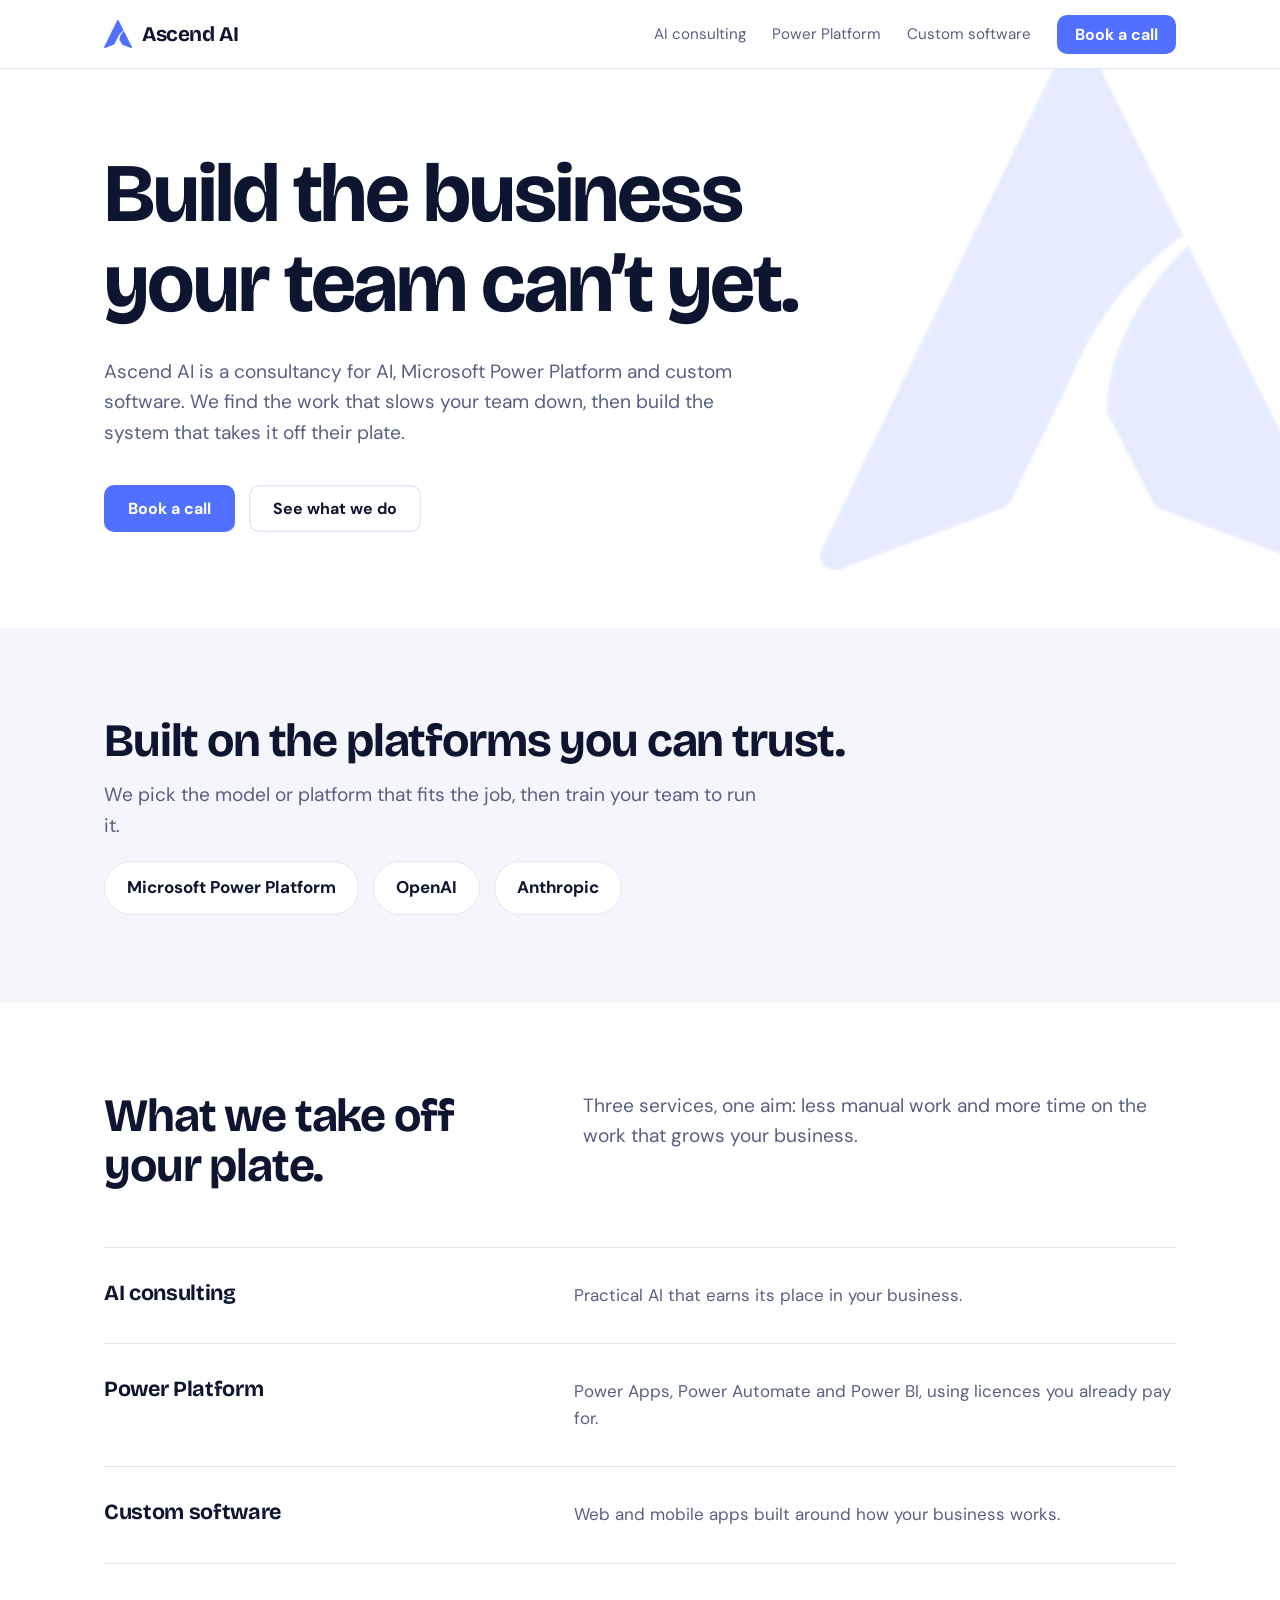
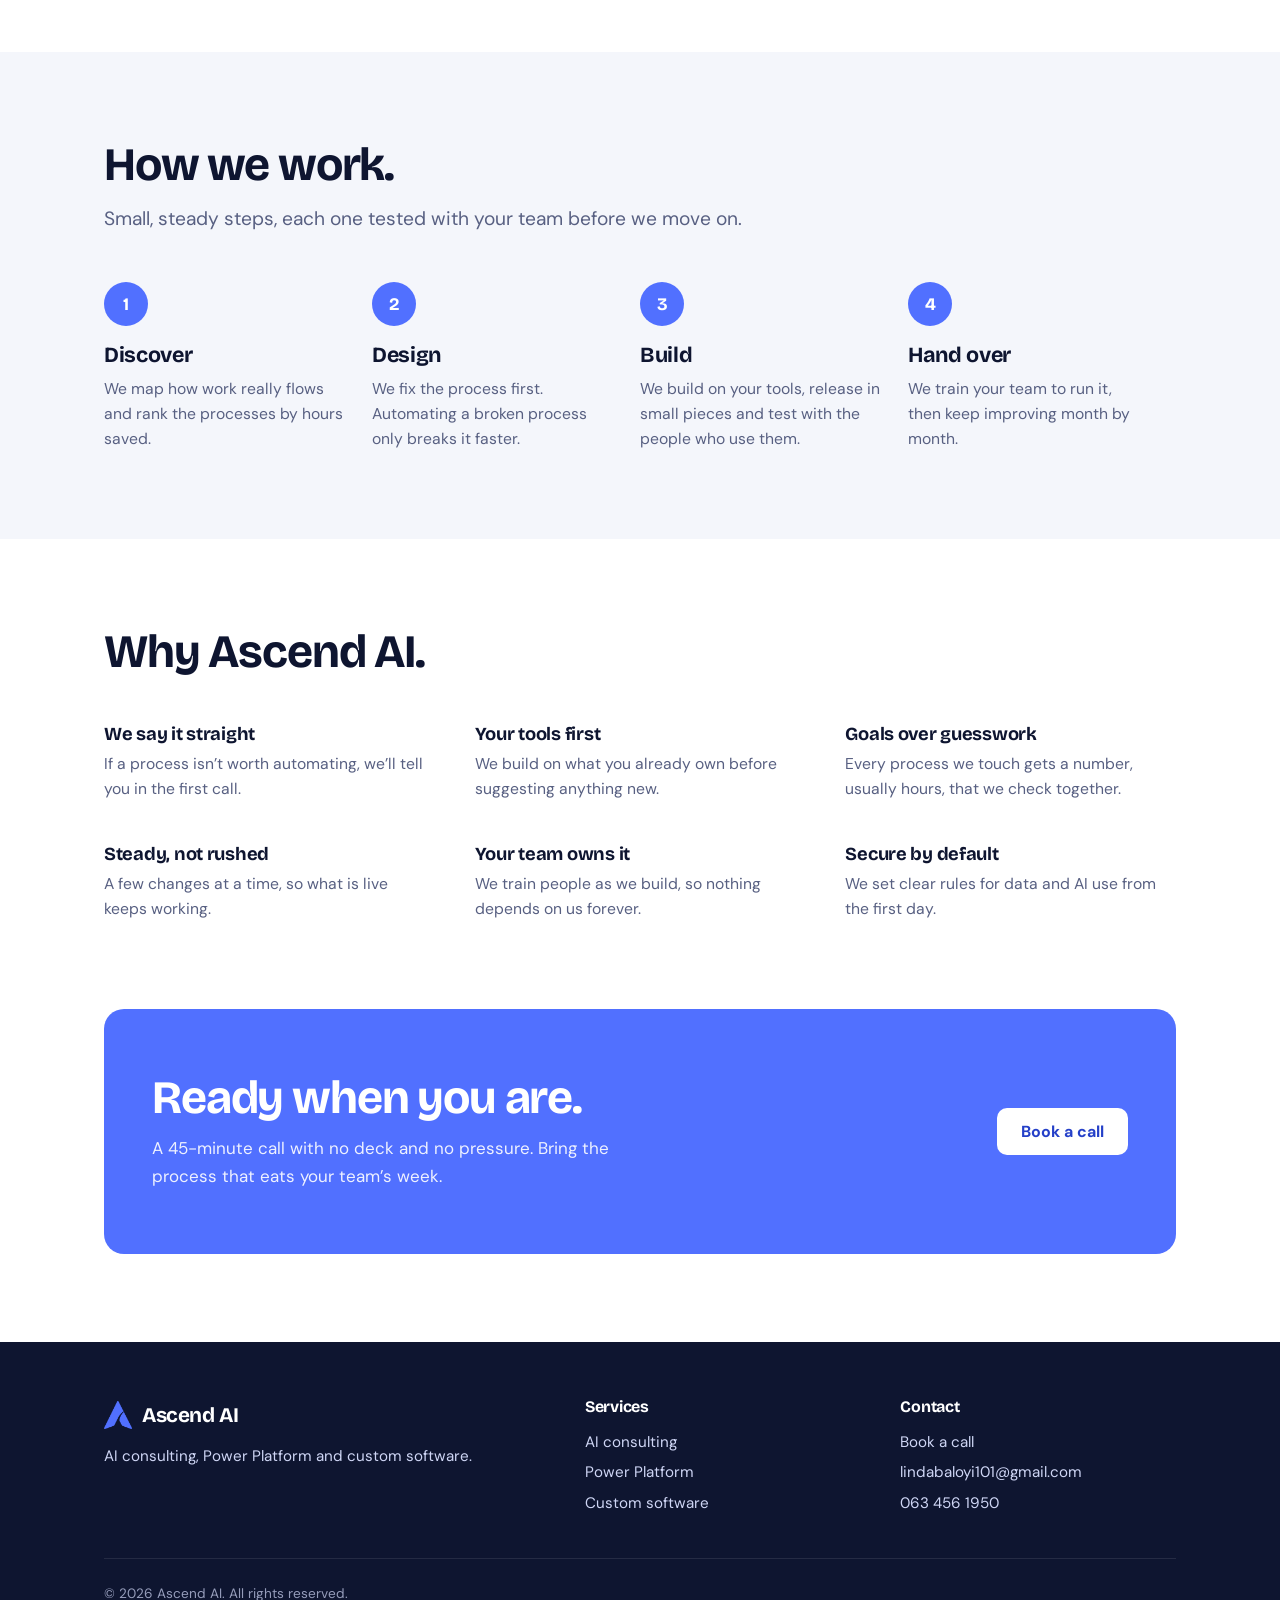
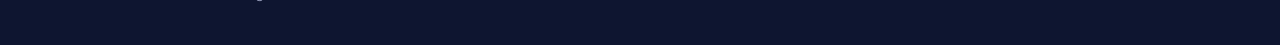
==== index.html @ 0742618a "init" ====
<!DOCTYPE html>
<html lang="en"><head><meta charset="utf-8"><meta name="viewport" content="width=device-width, initial-scale=1">
<title>Ascend AI: AI consulting, Power Platform and custom software</title><meta name="description" content="Ascend AI helps businesses automate manual work and build the software they need, with AI consulting, Microsoft Power Platform and custom development."><link rel="canonical" href="https://ascendai.co.za/">
<meta property="og:type" content="website"><meta property="og:site_name" content="Ascend AI"><meta property="og:title" content="Ascend AI: AI consulting, Power Platform and custom software"><meta property="og:description" content="Ascend AI helps businesses automate manual work and build the software they need, with AI consulting, Microsoft Power Platform and custom development."><meta property="og:url" content="https://ascendai.co.za/"><meta property="og:image" content="https://ascendai.co.za/assets/img/og-image.png"><meta name="twitter:card" content="summary_large_image">
<meta name="theme-color" content="#5170ff"><link rel="icon" type="image/png" href="assets/img/favicon.png"><link rel="apple-touch-icon" href="assets/img/apple-touch-icon.png">
<link rel="preconnect" href="https://fonts.googleapis.com"><link rel="preconnect" href="https://fonts.gstatic.com" crossorigin>
<link href="https://fonts.googleapis.com/css2?family=Bricolage+Grotesque:opsz,wght@12..96,700&family=DM+Sans:wght@400;700&display=swap" rel="stylesheet">
<link rel="stylesheet" href="assets/css/tokens.css"><link rel="stylesheet" href="assets/css/base.css"><link rel="stylesheet" href="assets/css/layout.css"><link rel="stylesheet" href="assets/css/components.css"><link rel="stylesheet" href="assets/css/pages/home.css"><script type="application/ld+json">{"@context":"https://schema.org","@type":"ProfessionalService","name":"Ascend AI","url":"https://ascendai.co.za/","logo":"https://ascendai.co.za/assets/img/logo.png","email":"lindabaloyi101@gmail.com","telephone":"+27634561950","description":"AI consulting, Microsoft Power Platform and custom software."}</script>
</head><body>
<a class="skip" href="#main">Skip to content</a>
<header class="site-header"><div class="container bar"><a class="brand" href="index.html"><img src="assets/img/logo.png" alt="" width="28" height="29">Ascend AI</a>
<button class="nav-toggle" aria-expanded="false" aria-controls="nav">Menu</button>
<nav id="nav" class="nav" aria-label="Main"><a href="services/ai-consulting/index.html">AI consulting</a><a href="services/power-platform/index.html">Power Platform</a><a href="services/custom-software/index.html">Custom software</a><a class="btn" href="contact/index.html">Book a call</a></nav></div></header>
<main id="main">
<section class="hero"><img class="hero-mark" src="assets/img/logo.png" alt="" width="200" height="204"><div class="container">
<h1>Build the business your team can’t yet.</h1>
<p class="lead">Ascend AI is a consultancy for AI, Microsoft Power Platform and custom software. We find the work that slows your team down, then build the system that takes it off their plate.</p>
<div class="btn-row"><a class="btn" href="contact/index.html">Book a call</a><a class="btn btn--ghost" href="#services">See what we do</a></div></div></section>
<section class="section section--alt"><div class="container"><h2>Built on the platforms you can trust.</h2><p class="lead" style="margin-top:14px">We pick the model or platform that fits the job, then train your team to run it.</p>
<div class="partners"><span>Microsoft Power Platform</span><span>OpenAI</span><span>Anthropic</span></div></div></section>
<section class="section" id="services"><div class="container"><div class="split"><h2>What we take off your plate.</h2><p class="lead">Three services, one aim: less manual work and more time on the work that grows your business.</p></div><div class="rows"><a href="services/ai-consulting/index.html"><h3>AI consulting</h3><p>Practical AI that earns its place in your business.</p></a><a href="services/power-platform/index.html"><h3>Power Platform</h3><p>Power Apps, Power Automate and Power BI, using licences you already pay for.</p></a><a href="services/custom-software/index.html"><h3>Custom software</h3><p>Web and mobile apps built around how your business works.</p></a></div></div></section>
<section class="section section--alt"><div class="container"><h2>How we work.</h2><p class="lead" style="margin-top:14px">Small, steady steps, each one tested with your team before we move on.</p>
<ol class="steps"><li><h3>Discover</h3><p>We map how work really flows and rank the processes by hours saved.</p></li><li><h3>Design</h3><p>We fix the process first. Automating a broken process only breaks it faster.</p></li><li><h3>Build</h3><p>We build on your tools, release in small pieces and test with the people who use them.</p></li><li><h3>Hand over</h3><p>We train your team to run it, then keep improving month by month.</p></li></ol></div></section>
<section class="section"><div class="container"><h2>Why Ascend AI.</h2><div class="why">
<div><h3>We say it straight</h3><p>If a process isn’t worth automating, we’ll tell you in the first call.</p></div><div><h3>Your tools first</h3><p>We build on what you already own before suggesting anything new.</p></div><div><h3>Goals over guesswork</h3><p>Every process we touch gets a number, usually hours, that we check together.</p></div>
<div><h3>Steady, not rushed</h3><p>A few changes at a time, so what is live keeps working.</p></div><div><h3>Your team owns it</h3><p>We train people as we build, so nothing depends on us forever.</p></div><div><h3>Secure by default</h3><p>We set clear rules for data and AI use from the first day.</p></div></div></div></section>
<section class="section section--flush-top"><div class="container"><div class="cta"><div><h2>Ready when you are.</h2><p>A 45-minute call with no deck and no pressure. Bring the process that eats your team’s week.</p></div><a class="btn" href="contact/index.html">Book a call</a></div></div></section>
</main>
<footer class="site-footer"><div class="container"><div><a class="brand" href="index.html"><img src="assets/img/logo.png" alt="" width="28" height="29">Ascend AI</a><p>AI consulting, Power Platform and custom software.</p></div>
<div><h3>Services</h3><a href="services/ai-consulting/index.html">AI consulting</a><a href="services/power-platform/index.html">Power Platform</a><a href="services/custom-software/index.html">Custom software</a></div>
<div><h3>Contact</h3><a href="contact/index.html">Book a call</a><a href="mailto:lindabaloyi101@gmail.com">lindabaloyi101@gmail.com</a><a href="tel:+27634561950">063 456 1950</a></div>
<p class="copyright">© 2026 Ascend AI. All rights reserved.</p></div></footer>
<script src="assets/js/config.js"></script><script src="assets/js/nav.js"></script>
</body></html>
---- assets/css/tokens.css ----
/* Design tokens: colours, type, sizing. Dark mode overrides live here only. */
:root{--bg:#fff;--bg-alt:#f4f6fb;--ink:#0e1530;--muted:#586082;--brand:#5170ff;--brand-ink:#3452e6;--line:#e2e7f3;--navy:#0e1530;
--font-head:"Bricolage Grotesque","DM Sans",system-ui,sans-serif;--font-body:"DM Sans",system-ui,-apple-system,"Segoe UI",sans-serif;
--radius:10px;--max:1120px;--gutter:24px;color-scheme:light dark}
@media(prefers-color-scheme:dark){:root{--bg:#0a0f22;--bg-alt:#111936;--ink:#eef1ff;--muted:#9ba6cc;--brand-ink:#8ea3ff;--line:#222c52;--navy:#111936}}
---- assets/css/base.css ----
/* Reset, typography and accessibility defaults. */
*,*::before,*::after{box-sizing:border-box}
html{scroll-behavior:smooth}
body{margin:0;background:var(--bg);color:var(--ink);font:400 17px/1.6 var(--font-body);-webkit-font-smoothing:antialiased}
h1,h2,h3{font-family:var(--font-head);font-weight:700;letter-spacing:-.025em;line-height:1.08;margin:0}
h1{font-size:clamp(2.6rem,7vw,5.2rem)}h2{font-size:clamp(1.8rem,4vw,2.9rem)}h3{font-size:1.35rem;letter-spacing:-.015em}
p{margin:0}a{color:inherit}img{max-width:100%;height:auto}
:focus-visible{outline:3px solid var(--brand);outline-offset:3px}
.skip{position:absolute;left:-999px;top:8px;background:var(--brand);color:#fff;padding:10px 16px;border-radius:var(--radius);z-index:100}
.skip:focus{left:8px}
[hidden]{display:none!important}
@media(prefers-reduced-motion:reduce){html{scroll-behavior:auto}}
---- assets/css/layout.css ----
/* Page scaffolding: container, sections, header, navigation, footer. */
.container{max-width:var(--max);margin:0 auto;padding:0 var(--gutter)}
.section{padding:88px 0}.section--alt{background:var(--bg-alt)}.section--flush-top{padding-top:0}
.split{display:grid;grid-template-columns:1fr 1.4fr;gap:56px;align-items:start}
.page-hero{padding:72px 0 40px}.page-hero h1{font-size:clamp(2.3rem,5.5vw,4rem);max-width:12em}.page-hero .lead{margin-top:22px}
.site-header{position:sticky;top:0;z-index:20;background:var(--bg);border-bottom:1px solid var(--line)}
.bar{display:flex;align-items:center;gap:28px;height:68px;position:relative}
.brand{display:flex;align-items:center;gap:10px;text-decoration:none;font:700 1.3rem var(--font-head);letter-spacing:-.02em}
.brand img{width:28px;height:auto}
.nav{display:flex;gap:26px;margin-left:auto;align-items:center}
.nav a:not(.btn){text-decoration:none;font-size:.95rem;color:var(--muted)}
.nav a:not(.btn):hover,.nav a[aria-current="page"]{color:var(--ink)}
.nav .btn{padding:9px 18px}
.nav-toggle{display:none;margin-left:auto;background:none;border:1.5px solid var(--line);border-radius:var(--radius);padding:8px 14px;font:inherit;font-weight:700;color:var(--ink);cursor:pointer}
.site-footer{background:var(--navy);color:#cfd6f5;padding:56px 0 40px;font-size:.95rem}
.site-footer .container{display:grid;grid-template-columns:1.6fr 1fr 1fr;gap:40px}
.site-footer h3{color:#fff;font-size:1rem;margin-bottom:12px}
.site-footer a{display:block;text-decoration:none;padding:3px 0}.site-footer a:hover{color:#fff}
.site-footer .brand{color:#fff;margin-bottom:12px;display:inline-flex}
.copyright{grid-column:1/-1;border-top:1px solid #ffffff22;padding-top:24px;font-size:.85rem;opacity:.7}
@media(max-width:860px){.section{padding:60px 0}.split,.site-footer .container{grid-template-columns:1fr;gap:20px}
.nav-toggle{display:block}.nav{display:none;position:absolute;top:68px;left:calc(var(--gutter)*-1);right:calc(var(--gutter)*-1);background:var(--bg);border-bottom:1px solid var(--line);flex-direction:column;align-items:stretch;gap:0;padding:8px var(--gutter) 20px;margin:0}
.nav.open{display:flex}.nav a:not(.btn){padding:14px 0;font-size:1.05rem;border-bottom:1px solid var(--line)}.nav .btn{margin-top:16px;text-align:center}}
---- assets/css/components.css ----
/* Reusable components. */
.lead{font-size:1.2rem;color:var(--muted);max-width:34em}
.btn{display:inline-block;background:var(--brand);color:#fff;text-decoration:none;padding:13px 24px;border-radius:var(--radius);border:0;font:700 1rem var(--font-body);cursor:pointer}
.btn:hover{filter:brightness(.92)}.btn--ghost{background:none;color:var(--ink);box-shadow:inset 0 0 0 1.5px var(--line)}
.btn-row{display:flex;gap:14px;flex-wrap:wrap}
.partners{display:flex;gap:14px;flex-wrap:wrap;margin-top:20px}
.partners span{padding:12px 22px;border:1.5px solid var(--line);border-radius:999px;font-weight:700;background:var(--bg)}
.rows{margin-top:56px}.rows a{display:grid;grid-template-columns:1fr 1.4fr;gap:40px;padding:34px 0;border-top:1px solid var(--line);text-decoration:none}
.rows a:last-child{border-bottom:1px solid var(--line)}.rows a:hover h3{color:var(--brand-ink)}.rows p{color:var(--muted)}
.steps{list-style:none;margin:48px 0 0;padding:0;display:grid;grid-template-columns:repeat(4,1fr);counter-reset:s}
.steps li{padding-right:28px;counter-increment:s}
.steps li::before{content:counter(s);display:grid;place-items:center;width:44px;height:44px;border-radius:50%;background:var(--brand);color:#fff;font:700 1.1rem var(--font-head);margin-bottom:18px}
.steps h3{margin-bottom:8px}.steps p{color:var(--muted);font-size:.98rem}
.why{display:grid;grid-template-columns:repeat(3,1fr);gap:44px 40px;margin-top:48px}
.why h3{font-size:1.15rem;margin-bottom:6px}.why p{color:var(--muted);font-size:.98rem}
.cta{background:var(--brand);color:#fff;border-radius:20px;padding:64px 48px;display:flex;justify-content:space-between;align-items:center;gap:32px;flex-wrap:wrap}
.cta p{opacity:.9;margin-top:12px;max-width:30em}.cta .btn{background:#fff;color:#2540c8}
.items{display:grid;grid-template-columns:1fr 1fr;gap:0 48px;margin-top:56px}
.items div{padding:26px 0;border-top:1px solid var(--line)}.items p{color:var(--muted);margin-top:6px}
.checks{margin:0;padding:0;list-style:none}.checks li{padding:14px 0 14px 30px;border-top:1px solid var(--line);position:relative}
.checks li::before{content:"";position:absolute;left:4px;top:23px;width:12px;height:12px;border-radius:50%;background:var(--brand)}
.form{display:grid;gap:18px}.form label{display:grid;gap:6px;font-weight:700;font-size:.95rem}
.form input,.form textarea{font:inherit;padding:13px 14px;border:1.5px solid var(--line);border-radius:var(--radius);background:var(--bg);color:var(--ink)}
.form textarea{min-height:140px;resize:vertical}.form .hp{position:absolute;left:-9999px}
.form-status{color:var(--muted)}
@media(max-width:860px){.rows a,.items{grid-template-columns:1fr;gap:20px}.steps{grid-template-columns:1fr 1fr;gap:36px 0}.why{grid-template-columns:1fr 1fr}.cta{padding:40px 28px}}
@media(max-width:520px){.steps,.why{grid-template-columns:1fr}}
---- assets/css/pages/home.css ----
.hero{padding:80px 0 96px;overflow:hidden;position:relative}.hero .container{position:relative}
.hero h1{max-width:9.5em}.hero .lead{margin:28px 0 36px}
.hero-mark{position:absolute;right:-60px;top:-30px;width:min(46vw,520px);opacity:.14;pointer-events:none}
@media(max-width:860px){.hero-mark{opacity:.1;width:70vw;right:-20%}}@media(max-width:520px){.hero{padding-top:48px}}
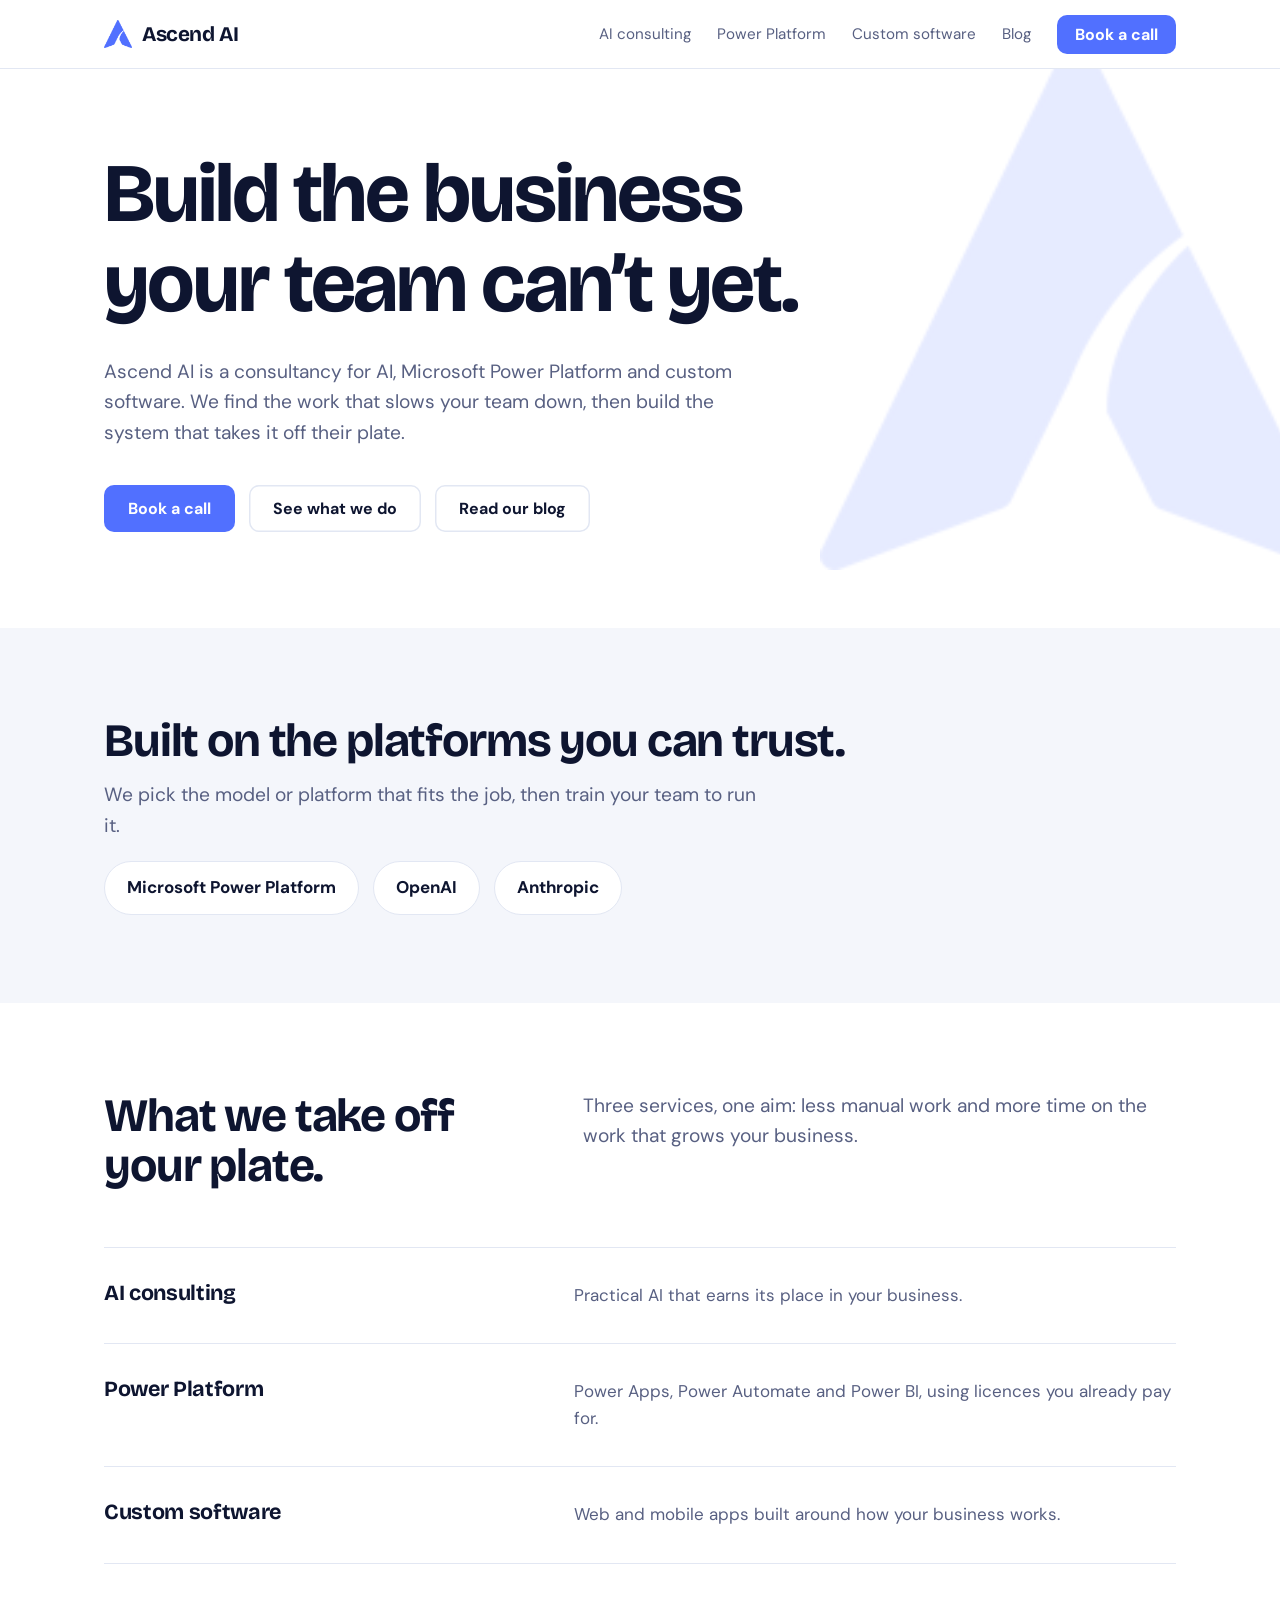
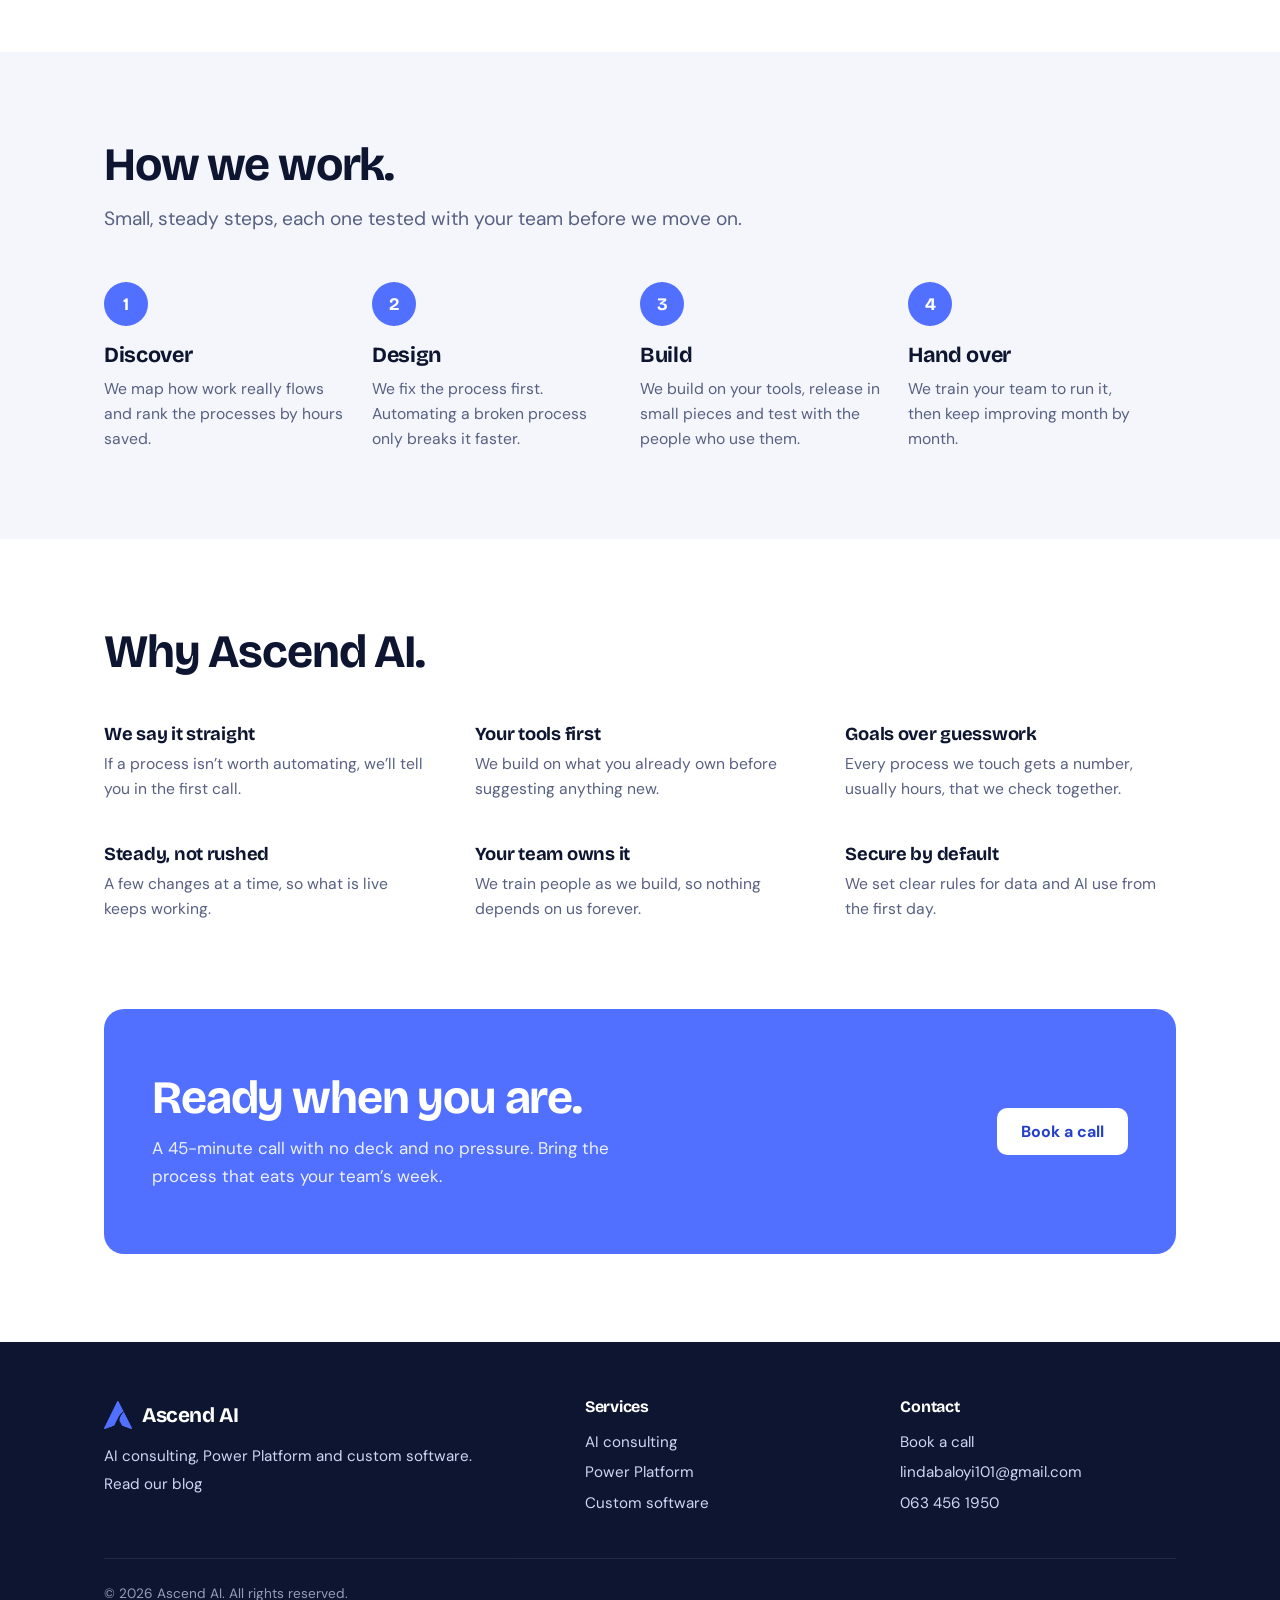
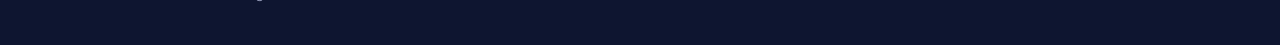
==== commit 8a14eb32: "Initial commit: blog section and admin setup" ====
--- a/index.html
+++ b/index.html
@@ -5,17 +5,17 @@
 <meta name="theme-color" content="#5170ff"><link rel="icon" type="image/png" href="assets/img/favicon.png"><link rel="apple-touch-icon" href="assets/img/apple-touch-icon.png">
 <link rel="preconnect" href="https://fonts.googleapis.com"><link rel="preconnect" href="https://fonts.gstatic.com" crossorigin>
 <link href="https://fonts.googleapis.com/css2?family=Bricolage+Grotesque:opsz,wght@12..96,700&family=DM+Sans:wght@400;700&display=swap" rel="stylesheet">
-<link rel="stylesheet" href="assets/css/tokens.css"><link rel="stylesheet" href="assets/css/base.css"><link rel="stylesheet" href="assets/css/layout.css"><link rel="stylesheet" href="assets/css/components.css"><link rel="stylesheet" href="assets/css/pages/home.css"><script type="application/ld+json">{"@context":"https://schema.org","@type":"ProfessionalService","name":"Ascend AI","url":"https://ascendai.co.za/","logo":"https://ascendai.co.za/assets/img/logo.png","email":"lindabaloyi101@gmail.com","telephone":"+27634561950","description":"AI consulting, Microsoft Power Platform and custom software."}</script>
+<link rel="stylesheet" href="assets/css/tokens.css"><link rel="stylesheet" href="assets/css/base.css"><link rel="stylesheet" href="assets/css/layout.css"><link rel="stylesheet" href="assets/css/components.css"><link rel="stylesheet" href="assets/css/pages/home.css"><link rel="stylesheet" href="assets/css/pages/blog.css"><script type="application/ld+json">{"@context":"https://schema.org","@type":"ProfessionalService","name":"Ascend AI","url":"https://ascendai.co.za/","logo":"https://ascendai.co.za/assets/img/logo.png","email":"lindabaloyi101@gmail.com","telephone":"+27634561950","description":"AI consulting, Microsoft Power Platform and custom software."}</script>
 </head><body>
 <a class="skip" href="#main">Skip to content</a>
 <header class="site-header"><div class="container bar"><a class="brand" href="index.html"><img src="assets/img/logo.png" alt="" width="28" height="29">Ascend AI</a>
 <button class="nav-toggle" aria-expanded="false" aria-controls="nav">Menu</button>
-<nav id="nav" class="nav" aria-label="Main"><a href="services/ai-consulting/index.html">AI consulting</a><a href="services/power-platform/index.html">Power Platform</a><a href="services/custom-software/index.html">Custom software</a><a class="btn" href="contact/index.html">Book a call</a></nav></div></header>
+<nav id="nav" class="nav" aria-label="Main"><a href="services/ai-consulting/index.html">AI consulting</a><a href="services/power-platform/index.html">Power Platform</a><a href="services/custom-software/index.html">Custom software</a><a href="blog/index.html">Blog</a><a class="btn" href="contact/index.html">Book a call</a></nav></div></header>
 <main id="main">
 <section class="hero"><img class="hero-mark" src="assets/img/logo.png" alt="" width="200" height="204"><div class="container">
 <h1>Build the business your team can’t yet.</h1>
 <p class="lead">Ascend AI is a consultancy for AI, Microsoft Power Platform and custom software. We find the work that slows your team down, then build the system that takes it off their plate.</p>
-<div class="btn-row"><a class="btn" href="contact/index.html">Book a call</a><a class="btn btn--ghost" href="#services">See what we do</a></div></div></section>
+<div class="btn-row"><a class="btn" href="contact/index.html">Book a call</a><a class="btn btn--ghost" href="#services">See what we do</a><a class="btn btn--ghost" href="blog/index.html">Read our blog</a></div></div></section>
 <section class="section section--alt"><div class="container"><h2>Built on the platforms you can trust.</h2><p class="lead" style="margin-top:14px">We pick the model or platform that fits the job, then train your team to run it.</p>
 <div class="partners"><span>Microsoft Power Platform</span><span>OpenAI</span><span>Anthropic</span></div></div></section>
 <section class="section" id="services"><div class="container"><div class="split"><h2>What we take off your plate.</h2><p class="lead">Three services, one aim: less manual work and more time on the work that grows your business.</p></div><div class="rows"><a href="services/ai-consulting/index.html"><h3>AI consulting</h3><p>Practical AI that earns its place in your business.</p></a><a href="services/power-platform/index.html"><h3>Power Platform</h3><p>Power Apps, Power Automate and Power BI, using licences you already pay for.</p></a><a href="services/custom-software/index.html"><h3>Custom software</h3><p>Web and mobile apps built around how your business works.</p></a></div></div></section>
@@ -24,11 +24,12 @@
 <section class="section"><div class="container"><h2>Why Ascend AI.</h2><div class="why">
 <div><h3>We say it straight</h3><p>If a process isn’t worth automating, we’ll tell you in the first call.</p></div><div><h3>Your tools first</h3><p>We build on what you already own before suggesting anything new.</p></div><div><h3>Goals over guesswork</h3><p>Every process we touch gets a number, usually hours, that we check together.</p></div>
 <div><h3>Steady, not rushed</h3><p>A few changes at a time, so what is live keeps working.</p></div><div><h3>Your team owns it</h3><p>We train people as we build, so nothing depends on us forever.</p></div><div><h3>Secure by default</h3><p>We set clear rules for data and AI use from the first day.</p></div></div></div></section>
+<section class="section section--alt" id="latest"><div class="container"><div class="split"><h2>Latest from the blog.</h2><p class="lead">Practical ideas for saving your team time with AI, automation and software.</p></div><div class="post-grid" id="latest-posts" data-href="blog/post/index.html?slug=" style="margin-top:48px"></div><p style="margin-top:36px"><a class="btn btn--ghost" href="blog/index.html">View all posts</a></p></div></section>
 <section class="section section--flush-top"><div class="container"><div class="cta"><div><h2>Ready when you are.</h2><p>A 45-minute call with no deck and no pressure. Bring the process that eats your team’s week.</p></div><a class="btn" href="contact/index.html">Book a call</a></div></div></section>
 </main>
-<footer class="site-footer"><div class="container"><div><a class="brand" href="index.html"><img src="assets/img/logo.png" alt="" width="28" height="29">Ascend AI</a><p>AI consulting, Power Platform and custom software.</p></div>
+<footer class="site-footer"><div class="container"><div><a class="brand" href="index.html"><img src="assets/img/logo.png" alt="" width="28" height="29">Ascend AI</a><p>AI consulting, Power Platform and custom software.</p><a href="blog/index.html">Read our blog</a></div>
 <div><h3>Services</h3><a href="services/ai-consulting/index.html">AI consulting</a><a href="services/power-platform/index.html">Power Platform</a><a href="services/custom-software/index.html">Custom software</a></div>
 <div><h3>Contact</h3><a href="contact/index.html">Book a call</a><a href="mailto:lindabaloyi101@gmail.com">lindabaloyi101@gmail.com</a><a href="tel:+27634561950">063 456 1950</a></div>
 <p class="copyright">© 2026 Ascend AI. All rights reserved.</p></div></footer>
-<script src="assets/js/config.js"></script><script src="assets/js/nav.js"></script>
+<script src="assets/js/config.js"></script><script src="assets/js/nav.js"></script><script src="assets/js/markdown.js"></script><script src="assets/js/blog-data.js"></script><script src="assets/js/blog.js"></script>
 </body></html>
--- a/assets/css/pages/blog.css
+++ b/assets/css/pages/blog.css
@@ -0,0 +1,26 @@
+/* Blog: tile grid, post page, admin. Uses the site tokens only. */
+.post-grid{display:grid;grid-template-columns:repeat(auto-fill,minmax(300px,1fr));gap:32px}
+.post-card{display:block;text-decoration:none;border:1px solid var(--line);border-radius:var(--radius);overflow:hidden;background:var(--bg)}
+.post-card:hover{border-color:var(--brand)}.post-card:hover h3{color:var(--brand-ink)}
+.post-thumb{aspect-ratio:16/9;background:var(--bg-alt);display:grid;place-items:center;overflow:hidden}
+.post-thumb img{width:100%;height:100%;object-fit:cover;display:block}.post-thumb img.ph{width:56px;height:auto;opacity:.5}
+.post-text{padding:20px 22px 24px}.post-text h3{margin:6px 0 8px}.post-text p{color:var(--muted);font-size:.98rem}
+.post-text time,.post time{color:var(--muted);font-size:.9rem}
+.container.post{max-width:808px;padding-top:56px;padding-bottom:88px}
+.post h1{font-size:clamp(2rem,5vw,3.2rem);margin:10px 0 24px}
+.post .back{display:inline-block;margin-bottom:28px;color:var(--brand-ink);font-weight:700;text-decoration:none}
+.post-cover{display:block;width:100%;aspect-ratio:16/9;object-fit:cover;border-radius:var(--radius);margin:0 0 36px}
+.prose h2{font-size:1.7rem;margin:2em 0 .6em}.prose h3{font-size:1.35rem;margin:1.8em 0 .5em}.prose h4{font:700 1.15rem var(--font-head);margin:1.6em 0 .4em}
+.prose p,.prose ul,.prose ol{margin:0 0 1.15em}.prose ul,.prose ol{padding-left:1.4em}.prose a{color:var(--brand-ink)}
+.post .cta{margin-top:64px}
+.admin-bar{display:flex;gap:14px;flex-wrap:wrap;margin-bottom:28px}
+.admin-row{display:flex;justify-content:space-between;align-items:center;gap:20px;flex-wrap:wrap;padding:18px 0;border-top:1px solid var(--line)}
+.admin-row:last-child{border-bottom:1px solid var(--line)}.admin-row .meta{display:block;color:var(--muted);font-size:.9rem}
+.admin-row .btn{padding:8px 16px;font-size:.92rem}
+#f{max-width:760px;margin-top:40px}#login{max-width:560px}#login details{color:var(--muted)}
+.form .check{display:flex;align-items:center;gap:10px}.form .check input{width:20px;height:20px}
+.form textarea.body{min-height:320px}
+.cover-preview{aspect-ratio:16/9;max-width:360px;width:100%;object-fit:cover;border-radius:var(--radius);border:1.5px solid var(--line)}
+.form-status.err{color:var(--ink);font-weight:700;border-left:4px solid #e5484d;padding-left:12px}
+#reset{max-width:560px}.hint{margin:-8px 0 0;color:var(--muted);font-size:.9rem}
+.tools{display:flex;gap:8px;flex-wrap:wrap}.tools .btn{padding:6px 14px;font-size:.9rem}
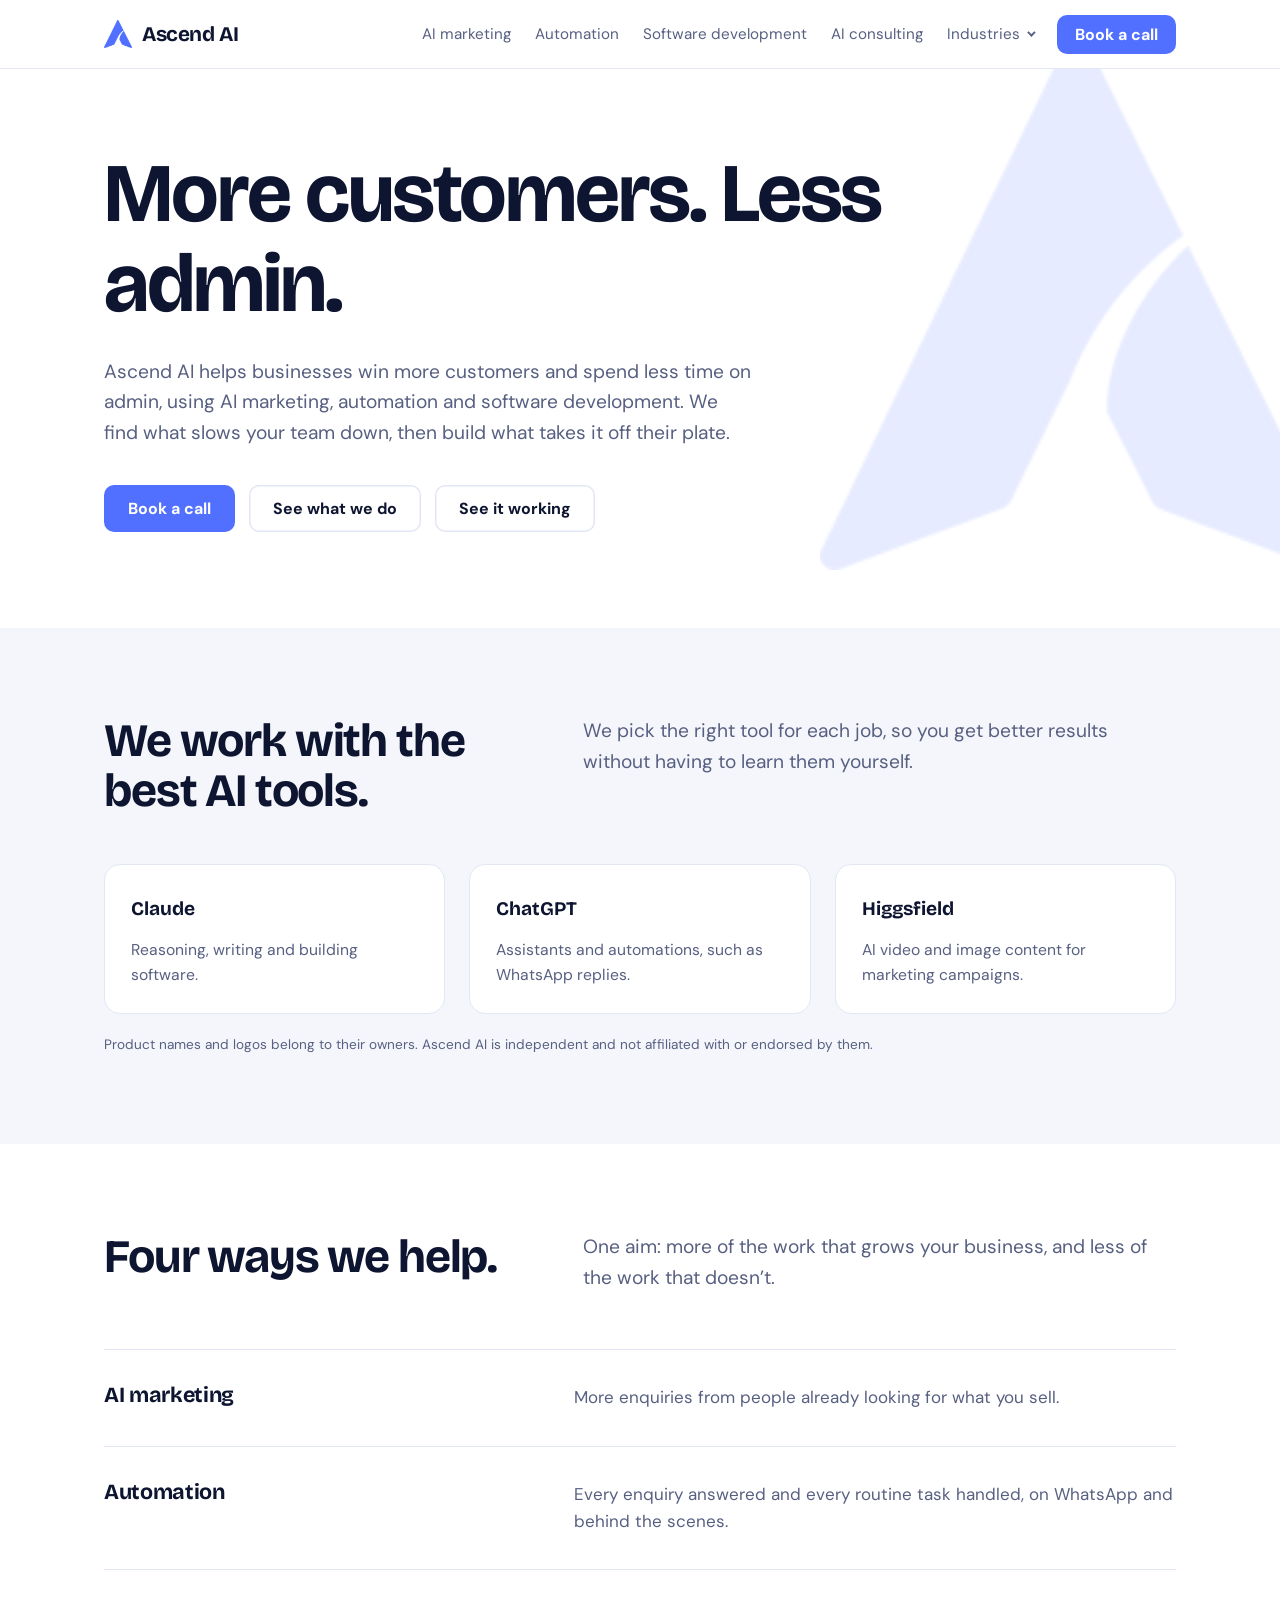
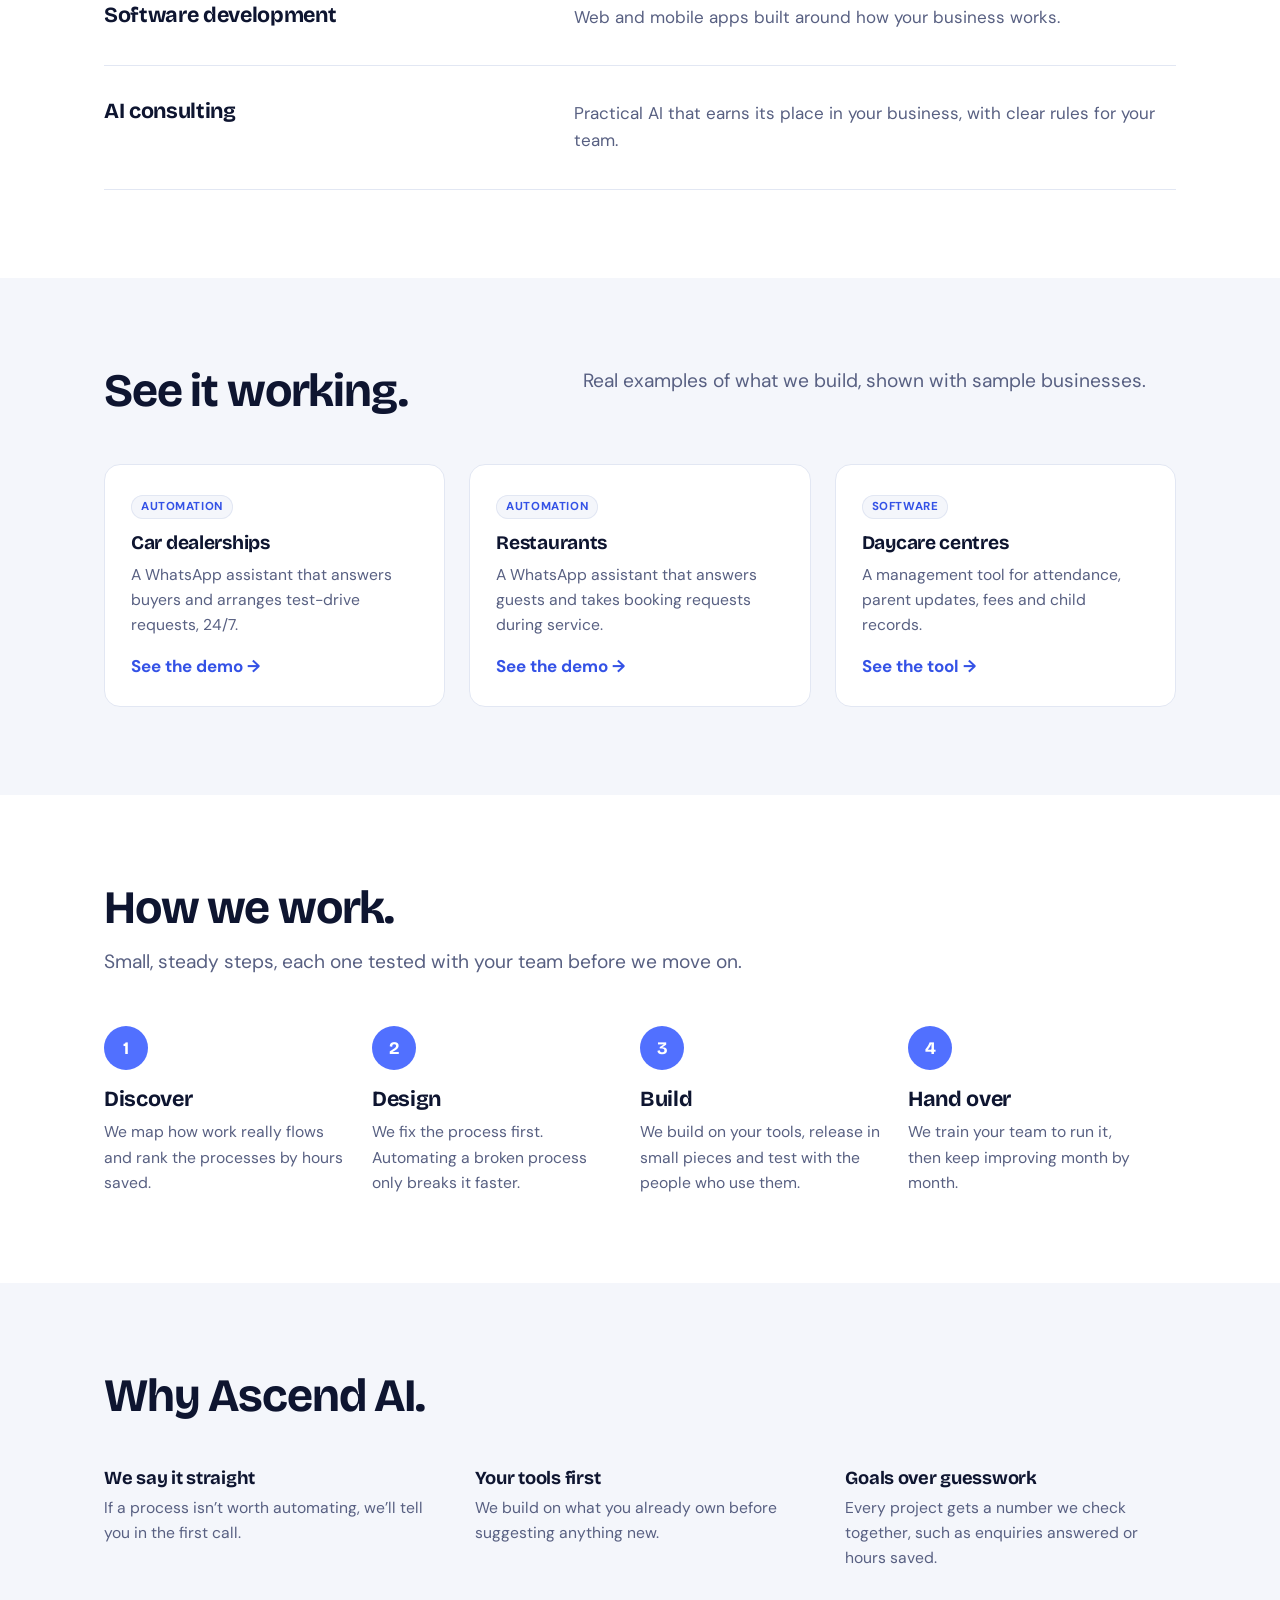
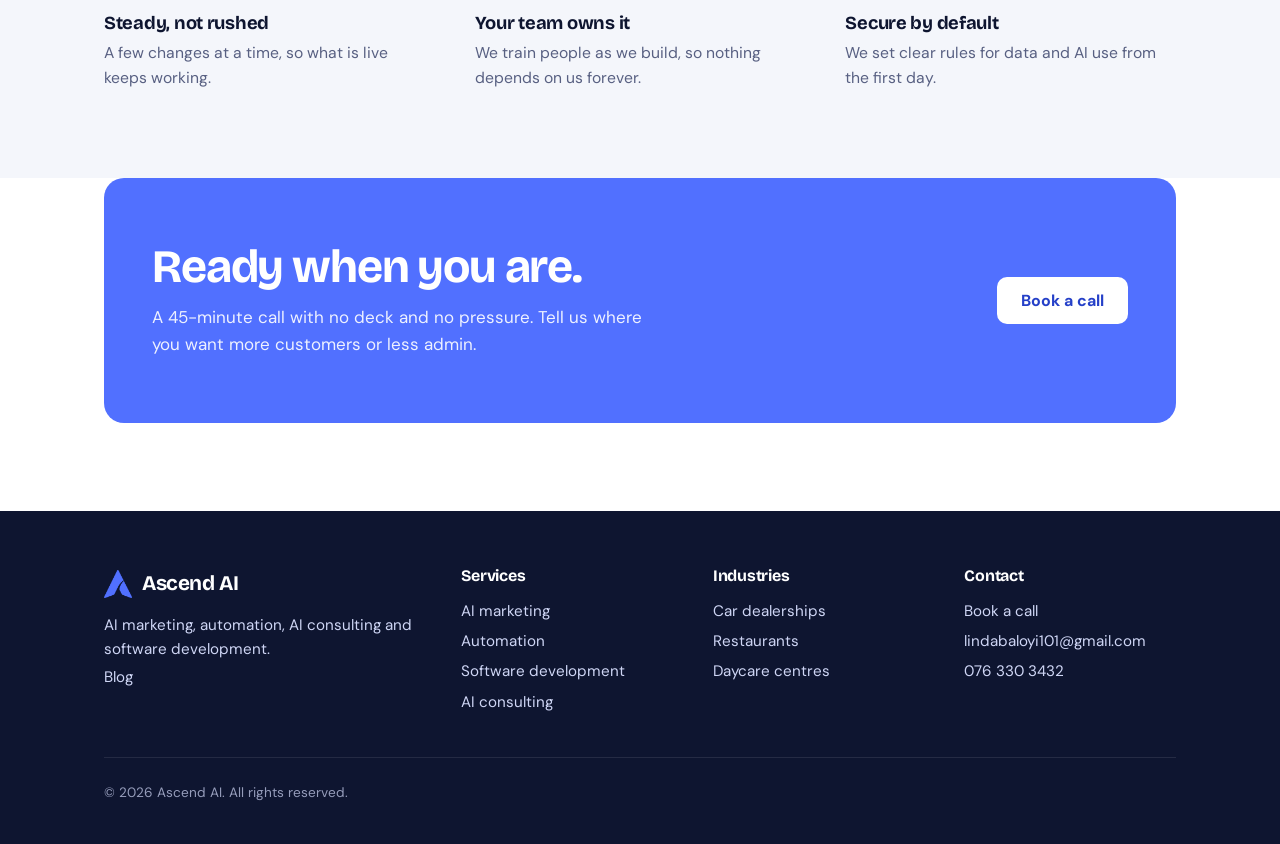
==== commit 0ab1f047: "Update AscendAI website with latest local version" ====
--- a/index.html
+++ b/index.html
@@ -1,35 +1,58 @@
 <!DOCTYPE html>
 <html lang="en"><head><meta charset="utf-8"><meta name="viewport" content="width=device-width, initial-scale=1">
-<title>Ascend AI: AI consulting, Power Platform and custom software</title><meta name="description" content="Ascend AI helps businesses automate manual work and build the software they need, with AI consulting, Microsoft Power Platform and custom development."><link rel="canonical" href="https://ascendai.co.za/">
-<meta property="og:type" content="website"><meta property="og:site_name" content="Ascend AI"><meta property="og:title" content="Ascend AI: AI consulting, Power Platform and custom software"><meta property="og:description" content="Ascend AI helps businesses automate manual work and build the software they need, with AI consulting, Microsoft Power Platform and custom development."><meta property="og:url" content="https://ascendai.co.za/"><meta property="og:image" content="https://ascendai.co.za/assets/img/og-image.png"><meta name="twitter:card" content="summary_large_image">
+<title>Ascend AI: AI marketing, automation, AI consulting and software</title><meta name="description" content="Ascend AI helps businesses win more customers and spend less time on admin, with AI marketing, automation, AI consulting and software development."><link rel="canonical" href="https://ascendai.co.za/">
+<meta property="og:type" content="website"><meta property="og:site_name" content="Ascend AI"><meta property="og:title" content="Ascend AI: AI marketing, automation, AI consulting and software"><meta property="og:description" content="Ascend AI helps businesses win more customers and spend less time on admin, with AI marketing, automation, AI consulting and software development."><meta property="og:url" content="https://ascendai.co.za/"><meta property="og:image" content="https://ascendai.co.za/assets/img/og-image.png"><meta name="twitter:card" content="summary_large_image">
 <meta name="theme-color" content="#5170ff"><link rel="icon" type="image/png" href="assets/img/favicon.png"><link rel="apple-touch-icon" href="assets/img/apple-touch-icon.png">
 <link rel="preconnect" href="https://fonts.googleapis.com"><link rel="preconnect" href="https://fonts.gstatic.com" crossorigin>
 <link href="https://fonts.googleapis.com/css2?family=Bricolage+Grotesque:opsz,wght@12..96,700&family=DM+Sans:wght@400;700&display=swap" rel="stylesheet">
-<link rel="stylesheet" href="assets/css/tokens.css"><link rel="stylesheet" href="assets/css/base.css"><link rel="stylesheet" href="assets/css/layout.css"><link rel="stylesheet" href="assets/css/components.css"><link rel="stylesheet" href="assets/css/pages/home.css"><link rel="stylesheet" href="assets/css/pages/blog.css"><script type="application/ld+json">{"@context":"https://schema.org","@type":"ProfessionalService","name":"Ascend AI","url":"https://ascendai.co.za/","logo":"https://ascendai.co.za/assets/img/logo.png","email":"lindabaloyi101@gmail.com","telephone":"+27634561950","description":"AI consulting, Microsoft Power Platform and custom software."}</script>
+<link rel="stylesheet" href="assets/css/tokens.css"><link rel="stylesheet" href="assets/css/base.css"><link rel="stylesheet" href="assets/css/layout.css"><link rel="stylesheet" href="assets/css/components.css"><link rel="stylesheet" href="assets/css/pages/home.css"><script type="application/ld+json">{"@context":"https://schema.org","@type":"ProfessionalService","name":"Ascend AI","url":"https://ascendai.co.za/","logo":"https://ascendai.co.za/assets/img/logo.png","email":"lindabaloyi101@gmail.com","telephone":"+27763303432","description":"AI marketing, automation, AI consulting and software development."}</script>
 </head><body>
 <a class="skip" href="#main">Skip to content</a>
 <header class="site-header"><div class="container bar"><a class="brand" href="index.html"><img src="assets/img/logo.png" alt="" width="28" height="29">Ascend AI</a>
 <button class="nav-toggle" aria-expanded="false" aria-controls="nav">Menu</button>
-<nav id="nav" class="nav" aria-label="Main"><a href="services/ai-consulting/index.html">AI consulting</a><a href="services/power-platform/index.html">Power Platform</a><a href="services/custom-software/index.html">Custom software</a><a href="blog/index.html">Blog</a><a class="btn" href="contact/index.html">Book a call</a></nav></div></header>
+<nav id="nav" class="nav" aria-label="Main"><a href="services/ai-marketing/index.html">AI marketing</a><a href="services/automation/index.html">Automation</a><a href="services/software-development/index.html">Software development</a><a href="services/ai-consulting/index.html">AI consulting</a><div class="dropdown"><button class="dropdown-toggle" type="button" aria-expanded="false" aria-controls="menu-industries">Industries</button><div class="dropdown-menu" id="menu-industries"><a href="industries/car-dealerships/index.html"><b>Car dealerships</b><small>WhatsApp automation</small></a><a href="industries/restaurants/index.html"><b>Restaurants</b><small>WhatsApp automation</small></a><a href="industries/daycare-centres/index.html"><b>Daycare centres</b><small>Management tool</small></a></div></div><a class="btn" href="contact/index.html">Book a call</a></nav></div></header>
 <main id="main">
 <section class="hero"><img class="hero-mark" src="assets/img/logo.png" alt="" width="200" height="204"><div class="container">
-<h1>Build the business your team can’t yet.</h1>
-<p class="lead">Ascend AI is a consultancy for AI, Microsoft Power Platform and custom software. We find the work that slows your team down, then build the system that takes it off their plate.</p>
-<div class="btn-row"><a class="btn" href="contact/index.html">Book a call</a><a class="btn btn--ghost" href="#services">See what we do</a><a class="btn btn--ghost" href="blog/index.html">Read our blog</a></div></div></section>
-<section class="section section--alt"><div class="container"><h2>Built on the platforms you can trust.</h2><p class="lead" style="margin-top:14px">We pick the model or platform that fits the job, then train your team to run it.</p>
-<div class="partners"><span>Microsoft Power Platform</span><span>OpenAI</span><span>Anthropic</span></div></div></section>
-<section class="section" id="services"><div class="container"><div class="split"><h2>What we take off your plate.</h2><p class="lead">Three services, one aim: less manual work and more time on the work that grows your business.</p></div><div class="rows"><a href="services/ai-consulting/index.html"><h3>AI consulting</h3><p>Practical AI that earns its place in your business.</p></a><a href="services/power-platform/index.html"><h3>Power Platform</h3><p>Power Apps, Power Automate and Power BI, using licences you already pay for.</p></a><a href="services/custom-software/index.html"><h3>Custom software</h3><p>Web and mobile apps built around how your business works.</p></a></div></div></section>
-<section class="section section--alt"><div class="container"><h2>How we work.</h2><p class="lead" style="margin-top:14px">Small, steady steps, each one tested with your team before we move on.</p>
+<h1>More customers. Less admin.</h1>
+<p class="lead">Ascend AI helps businesses win more customers and spend less time on admin, using AI marketing, automation and software development. We find what slows your team down, then build what takes it off their plate.</p>
+<div class="btn-row"><a class="btn" href="contact/index.html">Book a call</a><a class="btn btn--ghost" href="#services">See what we do</a><a class="btn btn--ghost" href="#proof">See it working</a></div></div></section>
+
+<section class="section section--alt" id="tools"><div class="container"><div class="split"><h2>We work with the best AI tools.</h2><p class="lead">We pick the right tool for each job, so you get better results without having to learn them yourself.</p></div>
+<div class="ai-tools">
+<div class="ai-tool"><div class="ai-tool-logo"><img src="assets/img/tools/claude.svg" alt="" onerror="this.remove()"><span>Claude</span></div><p>Reasoning, writing and building software.</p></div>
+<div class="ai-tool"><div class="ai-tool-logo"><img src="assets/img/tools/chatgpt.svg" alt="" onerror="this.remove()"><span>ChatGPT</span></div><p>Assistants and automations, such as WhatsApp replies.</p></div>
+<div class="ai-tool"><div class="ai-tool-logo"><img src="assets/img/tools/higgsfield.svg" alt="" onerror="this.remove()"><span>Higgsfield</span></div><p>AI video and image content for marketing campaigns.</p></div>
+</div>
+<p class="ai-tools-note">Product names and logos belong to their owners. Ascend AI is independent and not affiliated with or endorsed by them.</p></div></section>
+
+<section class="section" id="services"><div class="container"><div class="split"><h2>Four ways we help.</h2><p class="lead">One aim: more of the work that grows your business, and less of the work that doesn’t.</p></div>
+<div class="rows">
+<a href="services/ai-marketing/index.html"><h3>AI marketing</h3><p>More enquiries from people already looking for what you sell.</p></a>
+<a href="services/automation/index.html"><h3>Automation</h3><p>Every enquiry answered and every routine task handled, on WhatsApp and behind the scenes.</p></a>
+<a href="services/software-development/index.html"><h3>Software development</h3><p>Web and mobile apps built around how your business works.</p></a>
+<a href="services/ai-consulting/index.html"><h3>AI consulting</h3><p>Practical AI that earns its place in your business, with clear rules for your team.</p></a>
+</div></div></section>
+
+<section class="section section--alt" id="proof"><div class="container"><div class="split"><h2>See it working.</h2><p class="lead">Real examples of what we build, shown with sample businesses.</p></div>
+<div class="proof">
+<a href="industries/car-dealerships/index.html"><span class="pill">Automation</span><h3>Car dealerships</h3><p>A WhatsApp assistant that answers buyers and arranges test-drive requests, 24/7.</p><span class="go">See the demo →</span></a>
+<a href="industries/restaurants/index.html"><span class="pill">Automation</span><h3>Restaurants</h3><p>A WhatsApp assistant that answers guests and takes booking requests during service.</p><span class="go">See the demo →</span></a>
+<a href="industries/daycare-centres/index.html"><span class="pill">Software</span><h3>Daycare centres</h3><p>A management tool for attendance, parent updates, fees and child records.</p><span class="go">See the tool →</span></a>
+</div></div></section>
+
+<section class="section"><div class="container"><h2>How we work.</h2><p class="lead" style="margin-top:14px">Small, steady steps, each one tested with your team before we move on.</p>
 <ol class="steps"><li><h3>Discover</h3><p>We map how work really flows and rank the processes by hours saved.</p></li><li><h3>Design</h3><p>We fix the process first. Automating a broken process only breaks it faster.</p></li><li><h3>Build</h3><p>We build on your tools, release in small pieces and test with the people who use them.</p></li><li><h3>Hand over</h3><p>We train your team to run it, then keep improving month by month.</p></li></ol></div></section>
-<section class="section"><div class="container"><h2>Why Ascend AI.</h2><div class="why">
-<div><h3>We say it straight</h3><p>If a process isn’t worth automating, we’ll tell you in the first call.</p></div><div><h3>Your tools first</h3><p>We build on what you already own before suggesting anything new.</p></div><div><h3>Goals over guesswork</h3><p>Every process we touch gets a number, usually hours, that we check together.</p></div>
+
+<section class="section section--alt"><div class="container"><h2>Why Ascend AI.</h2><div class="why">
+<div><h3>We say it straight</h3><p>If a process isn’t worth automating, we’ll tell you in the first call.</p></div><div><h3>Your tools first</h3><p>We build on what you already own before suggesting anything new.</p></div><div><h3>Goals over guesswork</h3><p>Every project gets a number we check together, such as enquiries answered or hours saved.</p></div>
 <div><h3>Steady, not rushed</h3><p>A few changes at a time, so what is live keeps working.</p></div><div><h3>Your team owns it</h3><p>We train people as we build, so nothing depends on us forever.</p></div><div><h3>Secure by default</h3><p>We set clear rules for data and AI use from the first day.</p></div></div></div></section>
-<section class="section section--alt" id="latest"><div class="container"><div class="split"><h2>Latest from the blog.</h2><p class="lead">Practical ideas for saving your team time with AI, automation and software.</p></div><div class="post-grid" id="latest-posts" data-href="blog/post/index.html?slug=" style="margin-top:48px"></div><p style="margin-top:36px"><a class="btn btn--ghost" href="blog/index.html">View all posts</a></p></div></section>
-<section class="section section--flush-top"><div class="container"><div class="cta"><div><h2>Ready when you are.</h2><p>A 45-minute call with no deck and no pressure. Bring the process that eats your team’s week.</p></div><a class="btn" href="contact/index.html">Book a call</a></div></div></section>
+
+<section class="section section--flush-top"><div class="container"><div class="cta"><div><h2>Ready when you are.</h2><p>A 45-minute call with no deck and no pressure. Tell us where you want more customers or less admin.</p></div><a class="btn" href="contact/index.html">Book a call</a></div></div></section>
 </main>
-<footer class="site-footer"><div class="container"><div><a class="brand" href="index.html"><img src="assets/img/logo.png" alt="" width="28" height="29">Ascend AI</a><p>AI consulting, Power Platform and custom software.</p><a href="blog/index.html">Read our blog</a></div>
-<div><h3>Services</h3><a href="services/ai-consulting/index.html">AI consulting</a><a href="services/power-platform/index.html">Power Platform</a><a href="services/custom-software/index.html">Custom software</a></div>
-<div><h3>Contact</h3><a href="contact/index.html">Book a call</a><a href="mailto:lindabaloyi101@gmail.com">lindabaloyi101@gmail.com</a><a href="tel:+27634561950">063 456 1950</a></div>
+<footer class="site-footer"><div class="container"><div><a class="brand" href="index.html"><img src="assets/img/logo.png" alt="" width="28" height="29">Ascend AI</a><p>AI marketing, automation, AI consulting and software development.</p><a href="blog/index.html">Blog</a></div>
+<div><h3>Services</h3><a href="services/ai-marketing/index.html">AI marketing</a><a href="services/automation/index.html">Automation</a><a href="services/software-development/index.html">Software development</a><a href="services/ai-consulting/index.html">AI consulting</a></div>
+<div><h3>Industries</h3><a href="industries/car-dealerships/index.html">Car dealerships</a><a href="industries/restaurants/index.html">Restaurants</a><a href="industries/daycare-centres/index.html">Daycare centres</a></div>
+<div><h3>Contact</h3><a href="contact/index.html">Book a call</a><a href="mailto:lindabaloyi101@gmail.com">lindabaloyi101@gmail.com</a><a href="tel:+27763303432">076 330 3432</a></div>
 <p class="copyright">© 2026 Ascend AI. All rights reserved.</p></div></footer>
-<script src="assets/js/config.js"></script><script src="assets/js/nav.js"></script><script src="assets/js/markdown.js"></script><script src="assets/js/blog-data.js"></script><script src="assets/js/blog.js"></script>
+<script src="assets/js/config.js"></script><script src="assets/js/nav.js"></script>
 </body></html>
--- a/assets/css/tokens.css
+++ b/assets/css/tokens.css
@@ -1,5 +1,4 @@
 /* Design tokens: colours, type, sizing. Dark mode overrides live here only. */
 :root{--bg:#fff;--bg-alt:#f4f6fb;--ink:#0e1530;--muted:#586082;--brand:#5170ff;--brand-ink:#3452e6;--line:#e2e7f3;--navy:#0e1530;
 --font-head:"Bricolage Grotesque","DM Sans",system-ui,sans-serif;--font-body:"DM Sans",system-ui,-apple-system,"Segoe UI",sans-serif;
---radius:10px;--max:1120px;--gutter:24px;color-scheme:light dark}
-@media(prefers-color-scheme:dark){:root{--bg:#0a0f22;--bg-alt:#111936;--ink:#eef1ff;--muted:#9ba6cc;--brand-ink:#8ea3ff;--line:#222c52;--navy:#111936}}
+--radius:10px;--max:1120px;--gutter:24px;color-scheme:light}
--- a/assets/css/layout.css
+++ b/assets/css/layout.css
@@ -7,17 +7,32 @@
 .bar{display:flex;align-items:center;gap:28px;height:68px;position:relative}
 .brand{display:flex;align-items:center;gap:10px;text-decoration:none;font:700 1.3rem var(--font-head);letter-spacing:-.02em}
 .brand img{width:28px;height:auto}
-.nav{display:flex;gap:26px;margin-left:auto;align-items:center}
+.nav{display:flex;gap:24px;margin-left:auto;align-items:center}
 .nav a:not(.btn){text-decoration:none;font-size:.95rem;color:var(--muted)}
 .nav a:not(.btn):hover,.nav a[aria-current="page"]{color:var(--ink)}
 .nav .btn{padding:9px 18px}
 .nav-toggle{display:none;margin-left:auto;background:none;border:1.5px solid var(--line);border-radius:var(--radius);padding:8px 14px;font:inherit;font-weight:700;color:var(--ink);cursor:pointer}
 .site-footer{background:var(--navy);color:#cfd6f5;padding:56px 0 40px;font-size:.95rem}
-.site-footer .container{display:grid;grid-template-columns:1.6fr 1fr 1fr;gap:40px}
+.site-footer .container{display:grid;grid-template-columns:1.5fr 1fr 1fr 1fr;gap:40px}
 .site-footer h3{color:#fff;font-size:1rem;margin-bottom:12px}
 .site-footer a{display:block;text-decoration:none;padding:3px 0}.site-footer a:hover{color:#fff}
 .site-footer .brand{color:#fff;margin-bottom:12px;display:inline-flex}
 .copyright{grid-column:1/-1;border-top:1px solid #ffffff22;padding-top:24px;font-size:.85rem;opacity:.7}
-@media(max-width:860px){.section{padding:60px 0}.split,.site-footer .container{grid-template-columns:1fr;gap:20px}
-.nav-toggle{display:block}.nav{display:none;position:absolute;top:68px;left:calc(var(--gutter)*-1);right:calc(var(--gutter)*-1);background:var(--bg);border-bottom:1px solid var(--line);flex-direction:column;align-items:stretch;gap:0;padding:8px var(--gutter) 20px;margin:0}
-.nav.open{display:flex}.nav a:not(.btn){padding:14px 0;font-size:1.05rem;border-bottom:1px solid var(--line)}.nav .btn{margin-top:16px;text-align:center}}
+/* Industries dropdown (click to open) */
+.dropdown{position:relative}
+.dropdown-toggle{display:flex;align-items:center;gap:7px;background:none;border:0;padding:0;font:inherit;font-size:.95rem;color:var(--muted);cursor:pointer}
+.dropdown-toggle:hover,.dropdown.is-current .dropdown-toggle,.dropdown.open .dropdown-toggle{color:var(--ink)}
+.dropdown-toggle::after{content:"";width:6px;height:6px;border-right:2px solid currentColor;border-bottom:2px solid currentColor;transform:rotate(45deg) translateY(-2px);transition:transform .15s}
+.dropdown.open .dropdown-toggle::after{transform:rotate(225deg) translateY(-1px)}
+.dropdown-menu{display:none;position:absolute;top:calc(100% + 18px);left:-18px;min-width:270px;padding:8px;background:var(--bg);border:1px solid var(--line);border-radius:14px;box-shadow:0 18px 40px -18px #0e153066;z-index:30}
+.dropdown.open .dropdown-menu{display:block}
+.dropdown-menu a:not(.btn){display:block;padding:10px 12px;border-radius:8px;color:var(--ink)}
+.dropdown-menu a:not(.btn):hover{background:var(--bg-alt)}
+.dropdown-menu b{display:block;font-size:.95rem}.dropdown-menu small{display:block;color:var(--muted);font-size:.82rem;margin-top:2px}
+@media(max-width:860px){.section{padding:60px 0}.split,.site-footer .container{grid-template-columns:1fr;gap:20px}}
+@media(max-width:1060px){.nav-toggle{display:block}.nav{display:none;position:absolute;top:68px;left:0;right:0;background:var(--bg);border-bottom:1px solid var(--line);flex-direction:column;align-items:stretch;gap:0;padding:8px var(--gutter) 20px;margin:0;max-height:calc(100vh - 68px);overflow-y:auto}
+.nav.open{display:flex}.nav a:not(.btn){padding:14px 0;font-size:1.05rem;border-bottom:1px solid var(--line)}.nav .btn{margin-top:16px;text-align:center}
+.dropdown-toggle{width:100%;justify-content:space-between;padding:14px 0;font-size:1.05rem;border-bottom:1px solid var(--line)}
+.dropdown-menu{position:static;min-width:0;padding:0 0 0 14px;border:0;border-radius:0;box-shadow:none;background:none}
+.dropdown-menu a:not(.btn){padding:12px 0;border-radius:0;border-bottom:1px solid var(--line)}.dropdown-menu a:not(.btn):hover{background:none}}
+@media(min-width:861px) and (max-width:1060px){.site-footer .container{grid-template-columns:1fr 1fr}}
--- a/assets/css/pages/home.css
+++ b/assets/css/pages/home.css
@@ -2,3 +2,19 @@
 .hero h1{max-width:9.5em}.hero .lead{margin:28px 0 36px}
 .hero-mark{position:absolute;right:-60px;top:-30px;width:min(46vw,520px);opacity:.14;pointer-events:none}
 @media(max-width:860px){.hero-mark{opacity:.1;width:70vw;right:-20%}}@media(max-width:520px){.hero{padding-top:48px}}
+/* Proof cards: industry pages as "see it working" */
+.proof{display:grid;grid-template-columns:repeat(3,1fr);gap:24px;margin-top:48px}
+.proof a{text-decoration:none;color:inherit;display:block;padding:26px;border:1px solid var(--line);border-radius:16px;background:var(--bg);transition:border-color .15s,transform .15s}
+.proof a:hover{border-color:var(--brand);transform:translateY(-2px)}
+.proof .pill{display:inline-block;font-size:.72rem;font-weight:700;letter-spacing:.05em;text-transform:uppercase;padding:3px 10px;border-radius:999px;background:var(--bg-alt);box-shadow:inset 0 0 0 1px var(--line);color:var(--brand-ink);margin-bottom:14px}
+.proof h3{font-size:1.2rem;margin-bottom:8px}.proof p{color:var(--muted);font-size:.98rem}.proof .go{display:inline-block;margin-top:16px;font-weight:700;color:var(--brand-ink)}
+@media(max-width:860px){.proof{grid-template-columns:1fr}}
+/* "We work with the best AI tools" */
+.ai-tools{display:grid;grid-template-columns:repeat(3,1fr);gap:24px;margin-top:48px}
+.ai-tool{padding:26px;border:1px solid var(--line);border-radius:16px;background:var(--bg)}
+.ai-tool-logo{display:flex;align-items:center;gap:12px;min-height:34px;margin-bottom:12px}
+.ai-tool-logo img{height:28px;width:auto;max-width:44px;object-fit:contain}
+.ai-tool-logo span{font:700 1.2rem var(--font-head)}
+.ai-tool p{color:var(--muted);font-size:.98rem}
+.ai-tools-note{margin-top:20px;font-size:.85rem;color:var(--muted)}
+@media(max-width:860px){.ai-tools{grid-template-columns:1fr}}
